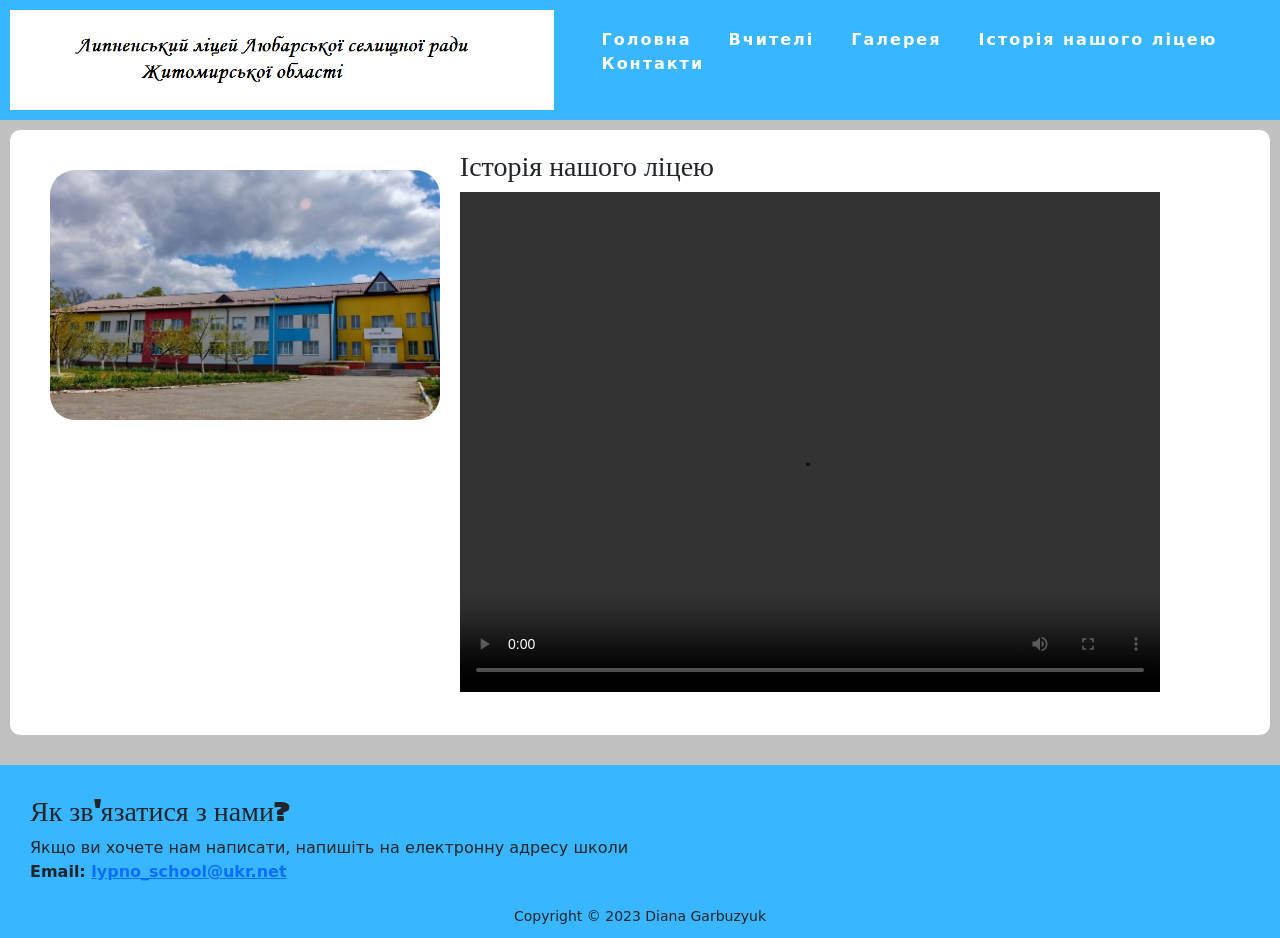
==== about.html @ ad18766f "Add files via upload" ====
<!DOCTYPE html>
<html lang="en">
<head>
   <link rel="icon" href="favicon.ico" type="image/x-icon">
	<meta charset="UTF-8">
	<meta name="viewport" content="width=device-width, initial-scale=1.0">
	<link rel="stylesheet" href="style.css">
	<title>Sayt_litseyu</title>
<link href="https://cdn.jsdelivr.net/npm/bootstrap@5.3.0-alpha3/dist/css/bootstrap.min.css" rel="stylesheet" integrity="sha384-KK94CHFLLe+nY2dmCWGMq91rCGa5gtU4mk92HdvYe+M/SXH301p5ILy+dN9+nJOZ" crossorigin="anonymous">
<script src="https://cdn.jsdelivr.net/npm/bootstrap@5.3.0-alpha3/dist/js/bootstrap.bundle.min.js" integrity="sha384-ENjdO4Dr2bkBIFxQpeoTz1HIcje39Wm4jDKdf19U8gI4ddQ3GYNS7NTKfAdVQSZe" crossorigin="anonymous"></script>

</head>
<body>
<!-- blok header -->
<header>  
<nav class="top-menu">
<a class="navbar-logo" href=""><img src="logo.png"></a>
 <ul class="menu-main">
    <li><a href="index.html">Головна</a></li>
    <li><a href="teachers.html">Вчителі</a></li>
    <li><a href="gallery.html">Галерея</a></li>
    <li><a href="about.html">Історія нашого ліцею</a></li>
    <li><a href="contact.html">Контакти</a></li>
  </ul>
</nav>
</header>
<!-- end blok header -->



<!-- blok main -->
<main>
  <div>
    
    <!-- post 3 -->
    <div class="post">
      <img height="250" src="2-slider.jpg" alt="Card image cap">
      <div>
        <h3>Історія нашого ліцею</h3>
       <p>
         
          <video src="history.mp4" width="700" height="500" controls="controls"></video> 
            
                      
        </p>
     
       
      </div>
    </div>
    <!-- end post 3 -->
  </div>
</main>



<!-- blok footer -->
<footer>
  <div>
    <div>
      
        <div class="footer-column">
          <h3>Як зв'язатися з нами?</h3>
          <p>
            Якщо ви хочете нам написати, напишіть на електронну адресу школи
            <br><strong>Email: <a href="#">lypno_school@ukr.net</a></strong>
          </p>
        </div>
      </div>
    </div>
    <center>
      <small>Copyright &copy; 2023 Diana Garbuzyuk</small>
    </center>
  </div>
</footer>




<script src="https://cdn.jsdelivr.net/npm/@popperjs/core@2.11.7/dist/umd/popper.min.js" integrity="sha384-zYPOMqeu1DAVkHiLqWBUTcbYfZ8osu1Nd6Z89ify25QV9guujx43ITvfi12/QExE" crossorigin="anonymous"></script>
<script src="https://cdn.jsdelivr.net/npm/bootstrap@5.3.0-alpha3/dist/js/bootstrap.min.js" integrity="sha384-Y4oOpwW3duJdCWv5ly8SCFYWqFDsfob/3GkgExXKV4idmbt98QcxXYs9UoXAB7BZ" crossorigin="anonymous"></script>
</body>
</html>
---- style.css ----
﻿
@import url('https://fonts.googleapis.com/css2?family=Sigmar&display=swap');
header, footer {
  background-color: #38b6ff;
  padding: 10px;
}

.footer-columns {
  display: flex;
}

.footer-column {
  flex: 50%;
  margin: 20px;
}
main {
  padding: 10px;
  background-color: silver;
}

.post {
  background-color: white;
  padding: 20px;
  border-radius: 10px;
  margin-bottom: 20px;
  display: flex;
}

.post img {
  margin: 20px;
  border-radius: 25px;
}

 /** blok for menu **/  
.top-menu{
  display: flex;
  align-items: center;
  justify-content: space-between;
  
}
.top-menu img{
  height: 100px;
}

li {
  display: inline-block;
}

li a {
  color: white;
  text-align: center;
  padding: 14px 16px;
  text-decoration: none;
  font-weight: bold;
  letter-spacing: 2px;
}

li a:hover {
  background-color: #316fe0;
}

/** for slider **/
#carouselExampleIndicators img{
  height: 600px;
}
.carousel{
width: 80%;
margin: 15px;
position: absolute;
left: 56%;
margin-left: -45%; /** ширина поділити на 2  **/
}
.myslider{
  background-color: #C3C3C3;
  padding: 15px;
}

h3{
  font-family: 'Sigmar', cursive;
}

.post1 h3{
  text-align: center;
}
.post1 iframe{
  margin: 15px;
}
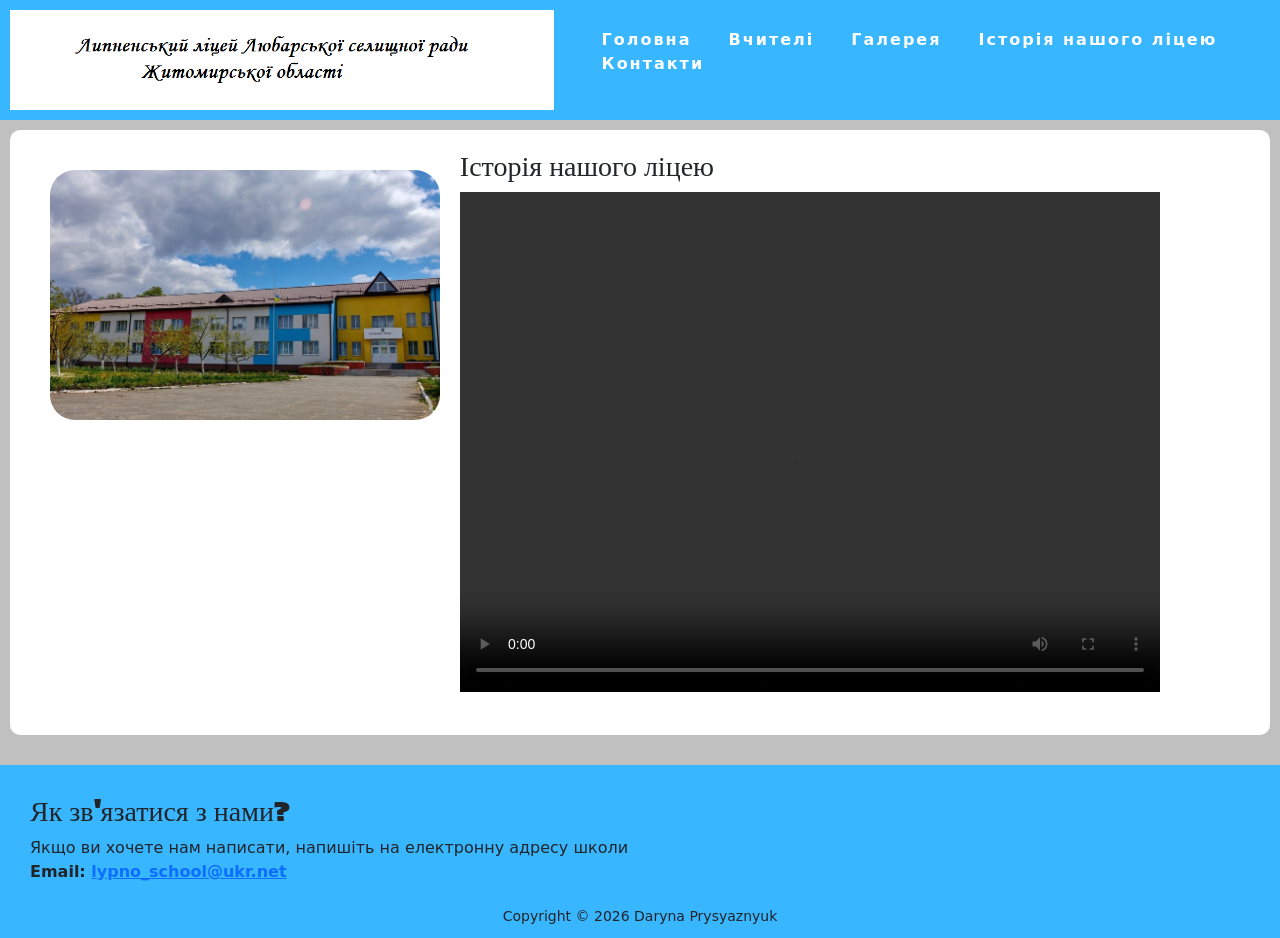
==== commit dc509d8d: "about.html" ====
--- a/about.html
+++ b/about.html
@@ -68,7 +68,7 @@
       </div>
     </div>
     <center>
-      <small>Copyright &copy; 2023 Diana Garbuzyuk</small>
+      <small>Copyright &copy; 2026 Daryna Prysyaznyuk</small>
     </center>
   </div>
 </footer>
@@ -79,4 +79,4 @@
 <script src="https://cdn.jsdelivr.net/npm/@popperjs/core@2.11.7/dist/umd/popper.min.js" integrity="sha384-zYPOMqeu1DAVkHiLqWBUTcbYfZ8osu1Nd6Z89ify25QV9guujx43ITvfi12/QExE" crossorigin="anonymous"></script>
 <script src="https://cdn.jsdelivr.net/npm/bootstrap@5.3.0-alpha3/dist/js/bootstrap.min.js" integrity="sha384-Y4oOpwW3duJdCWv5ly8SCFYWqFDsfob/3GkgExXKV4idmbt98QcxXYs9UoXAB7BZ" crossorigin="anonymous"></script>
 </body>
-</html>+</html>
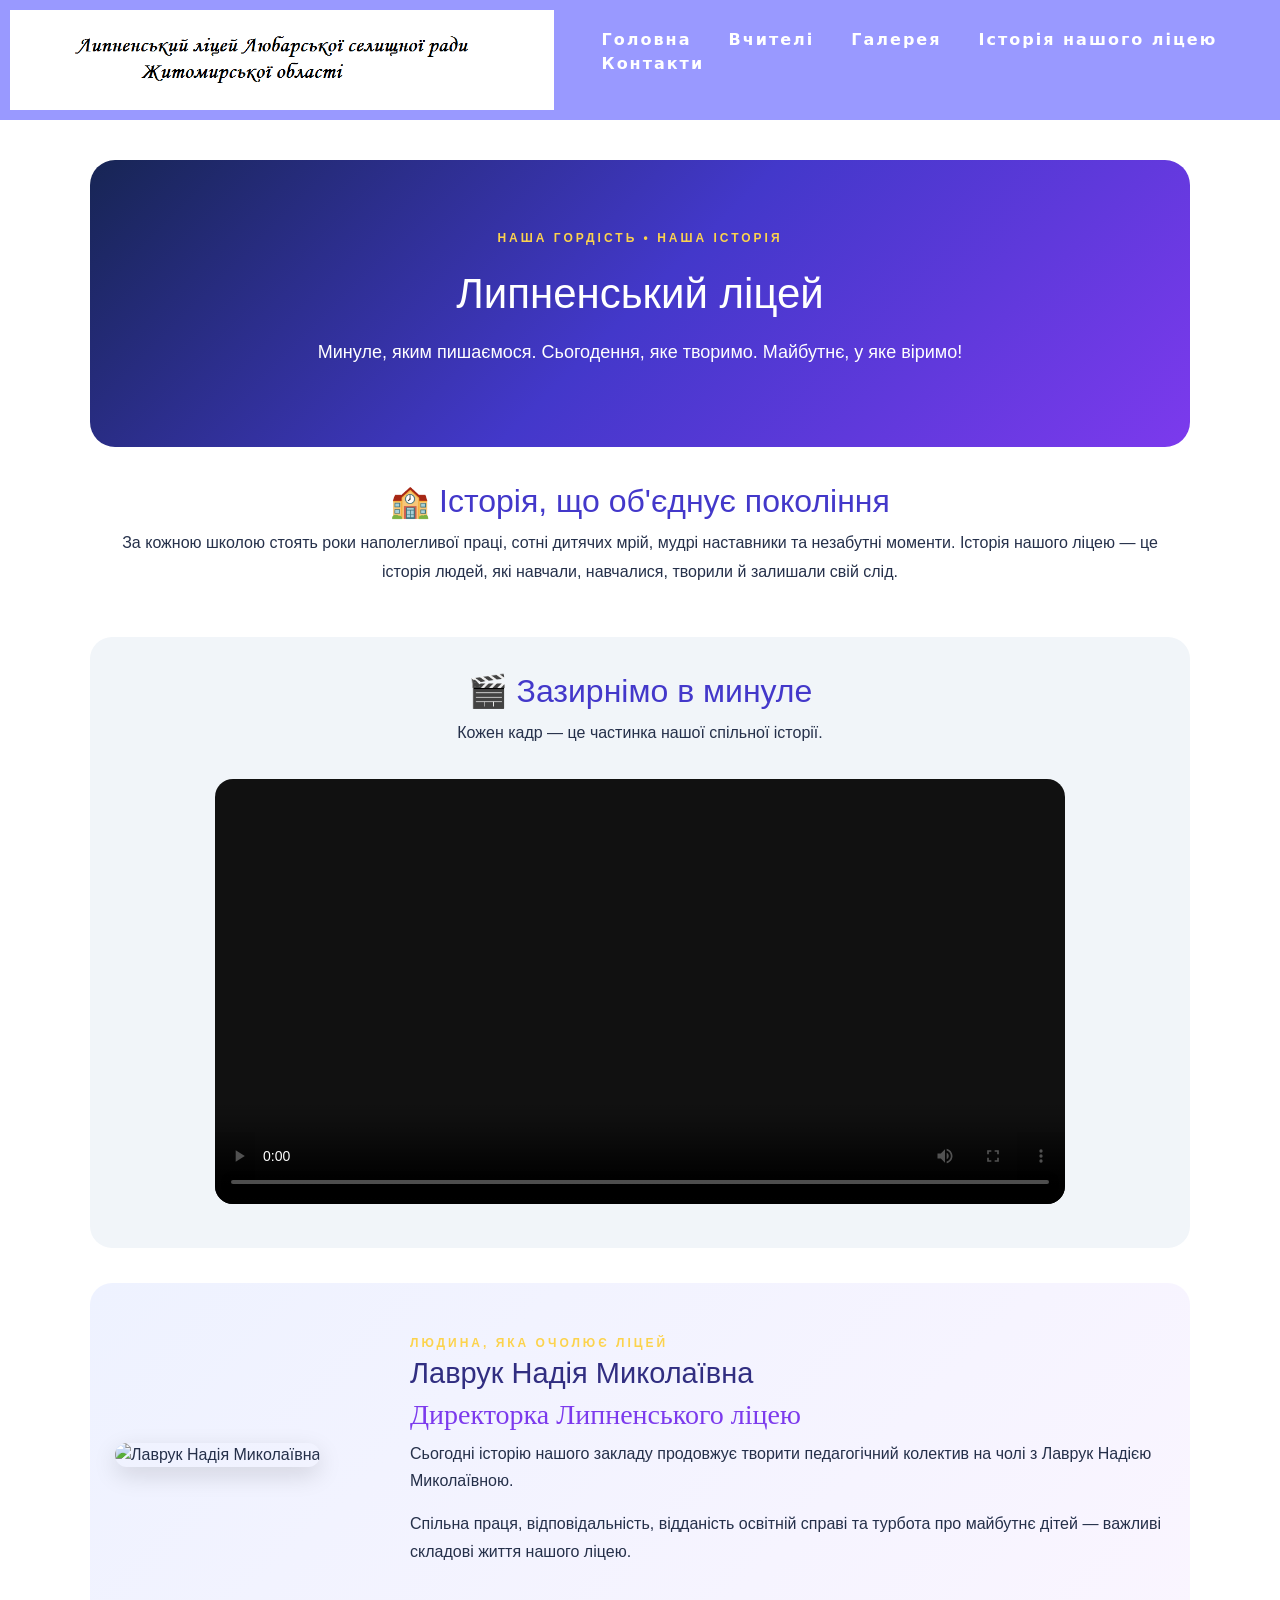
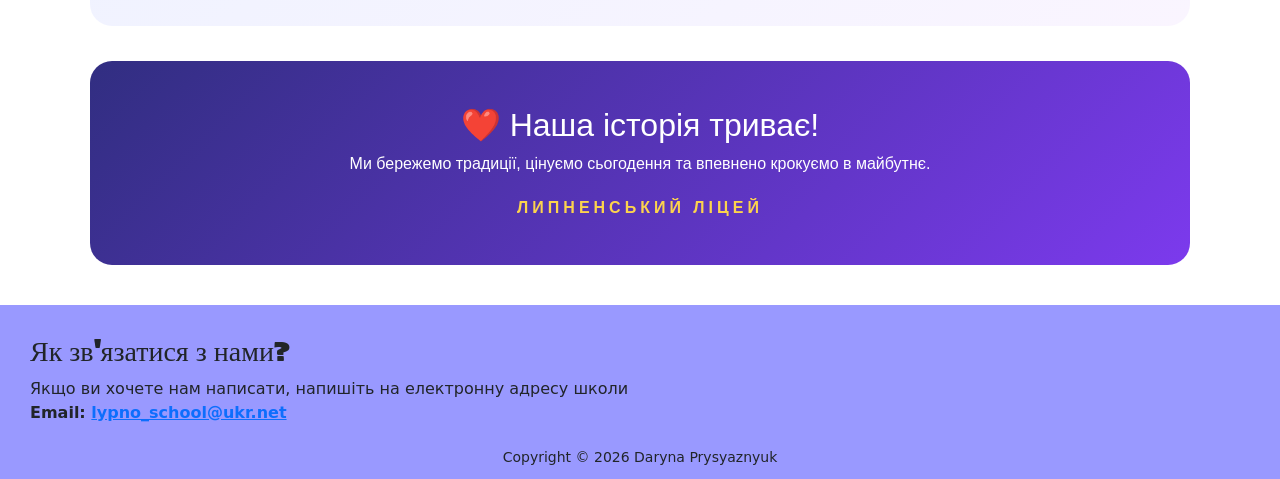
==== commit 08677fda: "about.html" ====
--- a/about.html
+++ b/about.html
@@ -28,28 +28,201 @@
 
 
 
-<!-- blok main -->
-<main>
-  <div>
-    
-    <!-- post 3 -->
-    <div class="post">
-      <img height="250" src="2-slider.jpg" alt="Card image cap">
-      <div>
-        <h3>Історія нашого ліцею</h3>
-       <p>
+<section class="history-section">
+
+  <div class="history-header">
+    <span class="history-label">НАША ГОРДІСТЬ • НАША ІСТОРІЯ</span>
+    <h1>Липненський ліцей</h1>
+    <p>Минуле, яким пишаємося. Сьогодення, яке творимо. Майбутнє, у яке віримо!</p>
+  </div>
+
+  <div class="history-intro">
+    <h2>🏫 Історія, що об'єднує покоління</h2>
+    <p>
+      За кожною школою стоять роки наполегливої праці,
+      сотні дитячих мрій, мудрі наставники та незабутні
+      моменти. Історія нашого ліцею — це історія людей,
+      які навчали, навчалися, творили й залишали свій слід.
+    </p>
+  </div>
+
+  <div class="history-video">
+    <h2>🎬 Зазирнімо в минуле</h2>
+    <p>Кожен кадр — це частинка нашої спільної історії.</p>
+
+    <!-- ВСТАВ СЮДИ ПОСИЛАННЯ НА ВІДЕО -->
+    <video controls poster="history-cover.jpg">
+ 
+      <source src="history.mp4" type="video/mp4">
+      Ваш браузер не підтримує відео.
+    </video>
+  </div>
+
+  <div class="director-section">
+    <div class="director-photo">
+      <!-- ЗАМІНИ director.jpg НА НАЗВУ СВОГО ФОТО -->
+      <img src="director.jpg" alt="Лаврук Надія Миколаївна">
+    </div>
+
+    <div class="director-info">
+      <span class="director-label">ЛЮДИНА, ЯКА ОЧОЛЮЄ ЛІЦЕЙ</span>
+      <h2>Лаврук Надія Миколаївна</h2>
+      <h3>Директорка Липненського ліцею</h3>
+      <p>
+        Сьогодні історію нашого закладу продовжує
+        творити педагогічний колектив на чолі з
+        Лаврук Надією Миколаївною.
+      </p>
+      <p>
+        Спільна праця, відповідальність, відданість
+        освітній справі та турбота про майбутнє дітей —
+        важливі складові життя нашого ліцею.
+      </p>
+    </div>
+  </div>
+
+  <div class="history-footer">
+    <h2>❤️ Наша історія триває!</h2>
+    <p>
+      Ми бережемо традиції, цінуємо сьогодення
+      та впевнено крокуємо в майбутнє.
+    </p>
+    <span>ЛИПНЕНСЬКИЙ ЛІЦЕЙ</span>
+  </div>
+
+</section>
+
+<style>
+.history-section {
+  max-width: 1100px;
+  margin: 40px auto;
+  font-family: Arial, sans-serif;
+  color: #25304a;
+  overflow: hidden;
+}
+
+.history-header {
+  text-align: center;
+  padding: 65px 20px;
+  color: white;
+  border-radius: 25px;
+  background: linear-gradient(135deg,#172554,#4338ca,#7c3aed);
+}
+
+.history-label, .director-label {
+  letter-spacing: 3px;
+  font-size: 12px;
+  color: #fcd34d;
+  font-weight: bold;
+}
+
+.history-header h1 {
+  font-size: 42px;
+  margin: 20px 0;
+}
+
+.history-header p {
+  font-size: 18px;
+}
+
+.history-intro, .history-video {
+  text-align: center;
+  padding: 35px 20px;
+  line-height: 1.8;
+}
+
+.history-intro h2, .history-video h2 {
+  color: #4338ca;
+}
+
+.history-video {
+  background: #f1f5f9;
+  border-radius: 22px;
+}
+
+.history-video video {
+  width: 100%;
+  max-width: 850px;
+  border-radius: 18px;
+  margin-top: 15px;
+  background: #111;
+}
+
+.director-section {
+  display: flex;
+  align-items: center;
+  gap: 35px;
+  padding: 45px 25px;
+  margin: 35px 0;
+  border-radius: 22px;
+  background: linear-gradient(135deg,#eef2ff,#faf5ff);
+}
+
+.director-photo {
+  flex: 0 0 260px;
+}
+
+.director-photo img {
+  width: 100%;
+  border-radius: 20px;
+  box-shadow: 0 8px 25px #0002;
+}
+
+.director-info {
+  flex: 1;
+  line-height: 1.7;
+}
+
+.director-info h2 {
+  color: #312e81;
+  font-size: 29px;
+}
+
+.director-info h3 {
+  color: #7c3aed;
+}
+
+.history-footer {
+  text-align: center;
+  padding: 45px 20px;
+  color: white;
+  border-radius: 22px;
+  background: linear-gradient(135deg,#312e81,#7c3aed);
+}
+
+.history-footer span {
+  display: block;
+  margin-top: 20px;
+  color: #fcd34d;
+  letter-spacing: 4px;
+  font-weight: bold;
+}
+
+@media(max-width:700px) {
+  .director-section {
+    flex-direction: column;
+    text-align: center;
+  }
+
+  .director-photo {
+    flex: auto;
+    max-width: 260px;
+  }
+
+  .history-header h1 {
+    font-size: 30px;
+  }
+}
+</style>
+
+
+	
+
          
-          <video src="history.mp4" width="700" height="500" controls="controls"></video> 
+     
             
                       
-        </p>
-     
        
-      </div>
-    </div>
-    <!-- end post 3 -->
-  </div>
-</main>
 
 
 
--- a/style.css
+++ b/style.css
@@ -1,7 +1,7 @@
 ﻿
 @import url('https://fonts.googleapis.com/css2?family=Sigmar&display=swap');
 header, footer {
-  background-color: #38b6ff;
+  background-color: #9999FF;
   padding: 10px;
 }
 
@@ -15,11 +15,11 @@
 }
 main {
   padding: 10px;
-  background-color: silver;
+  background-color: #CCCCFF;
 }
 
 .post {
-  background-color: white;
+  background-color: #FFFFFF;
   padding: 20px;
   border-radius: 10px;
   margin-bottom: 20px;
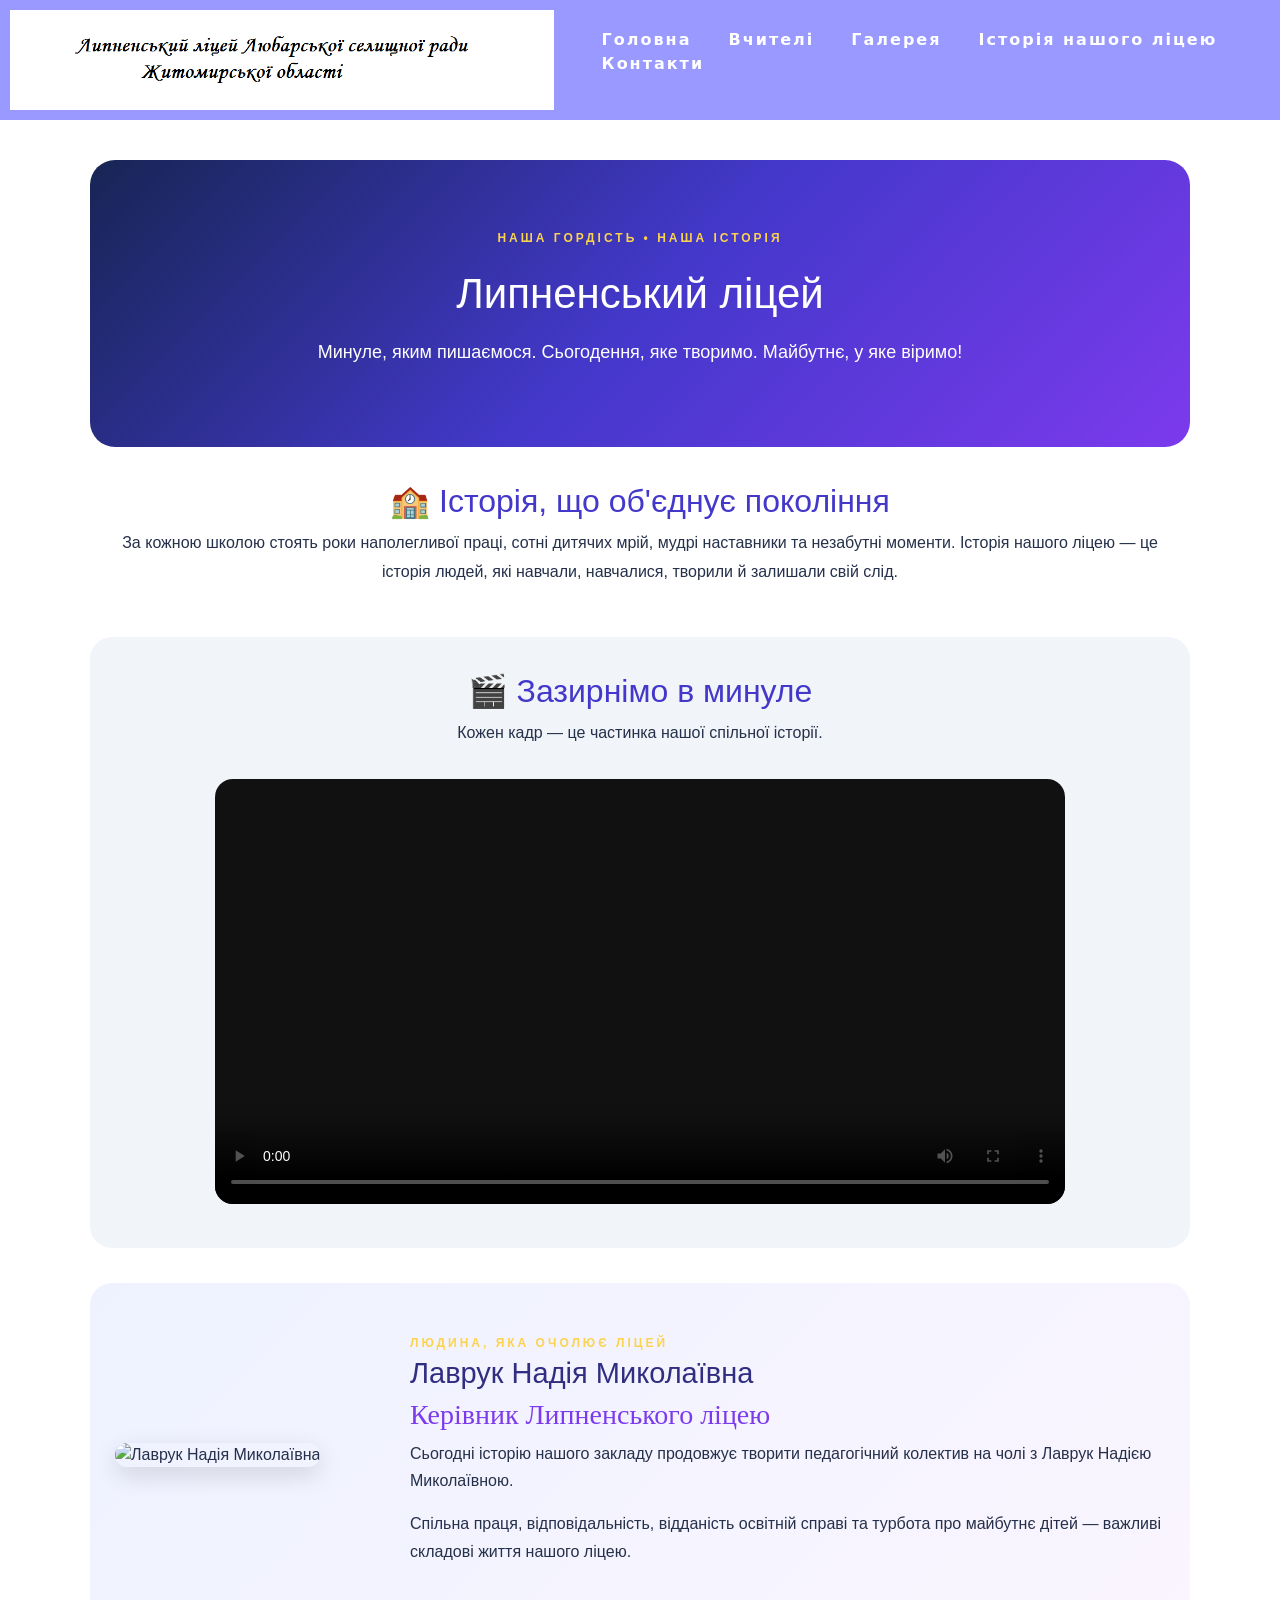
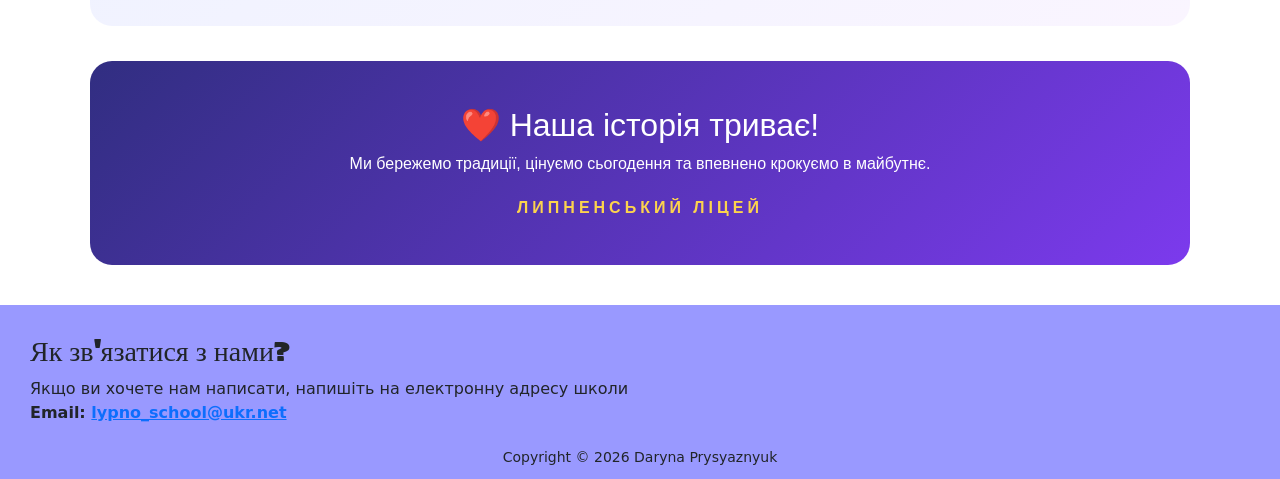
==== commit 0fa11014: "about.html" ====
--- a/about.html
+++ b/about.html
@@ -61,13 +61,13 @@
   <div class="director-section">
     <div class="director-photo">
       <!-- ЗАМІНИ director.jpg НА НАЗВУ СВОГО ФОТО -->
-      <img src="director.jpg" alt="Лаврук Надія Миколаївна">
+      <img src="der.jpg" alt="Лаврук Надія Миколаївна">
     </div>
 
     <div class="director-info">
       <span class="director-label">ЛЮДИНА, ЯКА ОЧОЛЮЄ ЛІЦЕЙ</span>
       <h2>Лаврук Надія Миколаївна</h2>
-      <h3>Директорка Липненського ліцею</h3>
+      <h3>Керівник Липненського ліцею</h3>
       <p>
         Сьогодні історію нашого закладу продовжує
         творити педагогічний колектив на чолі з
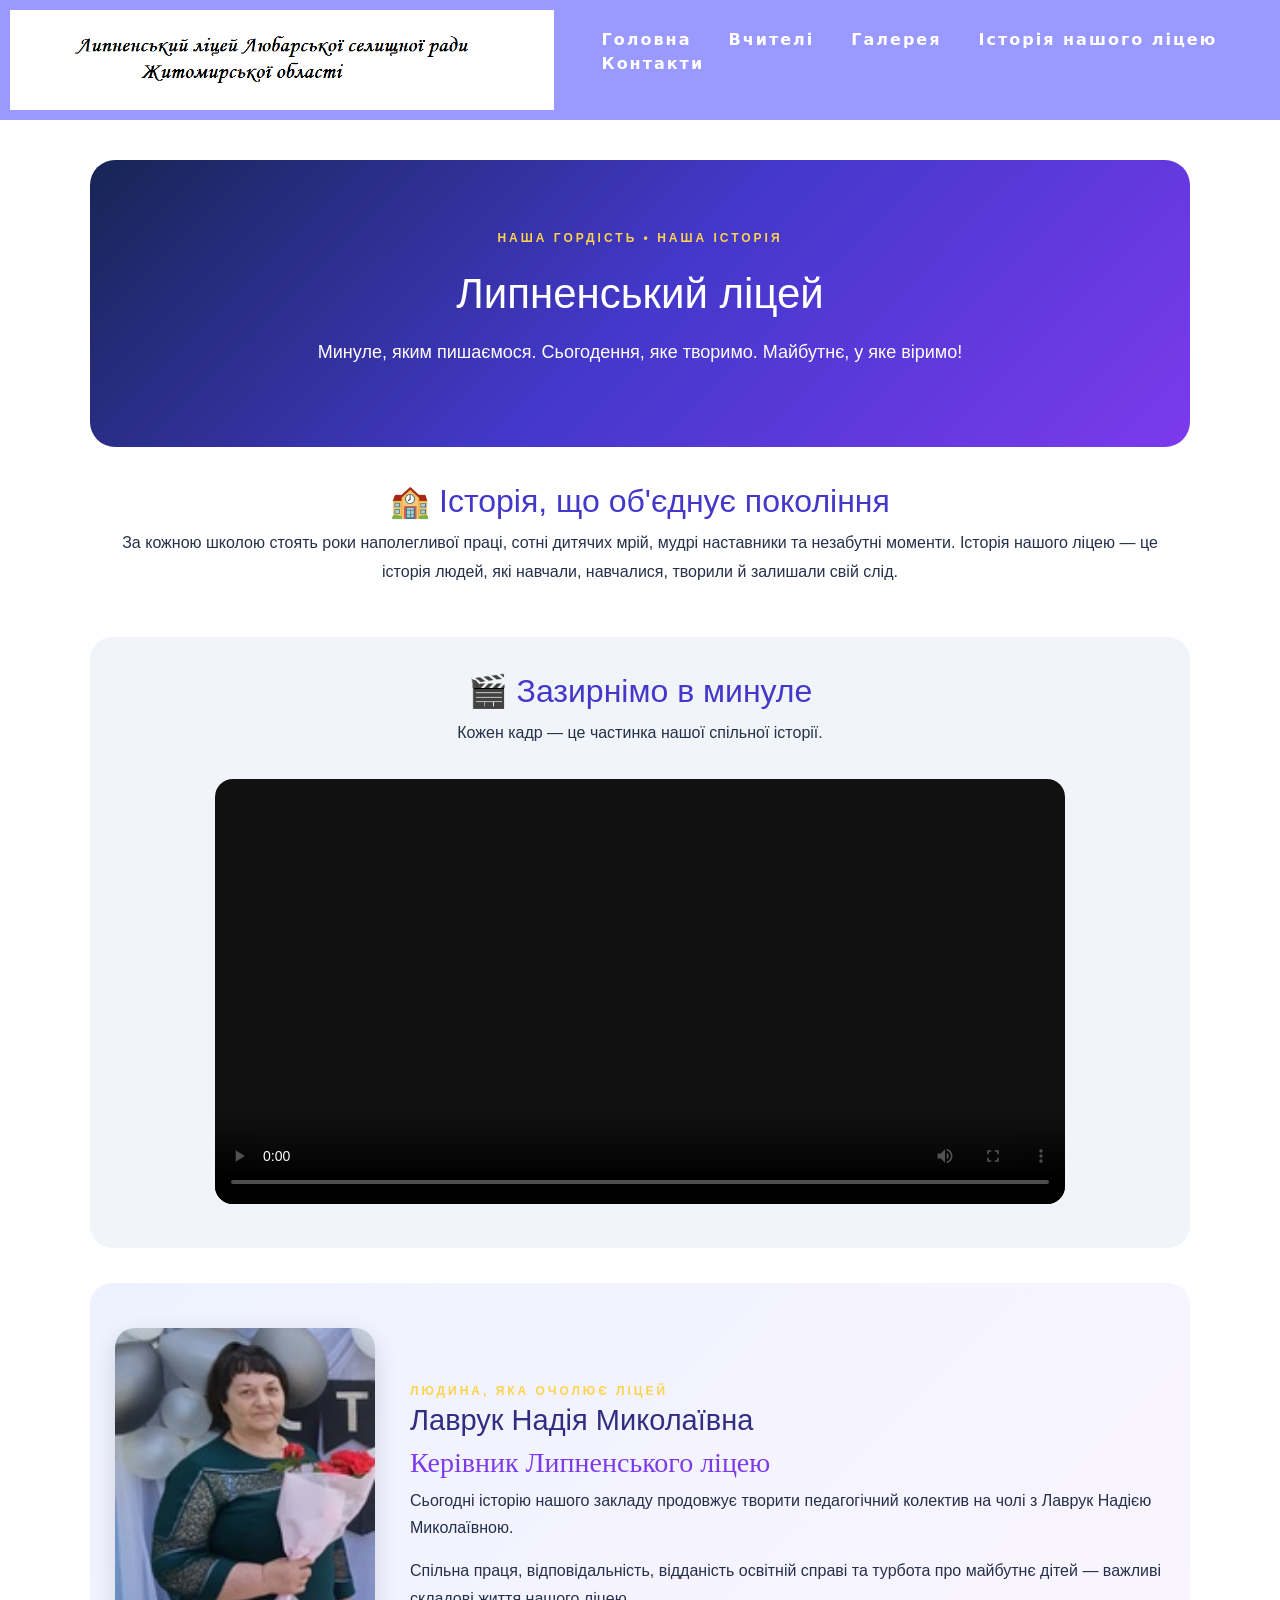
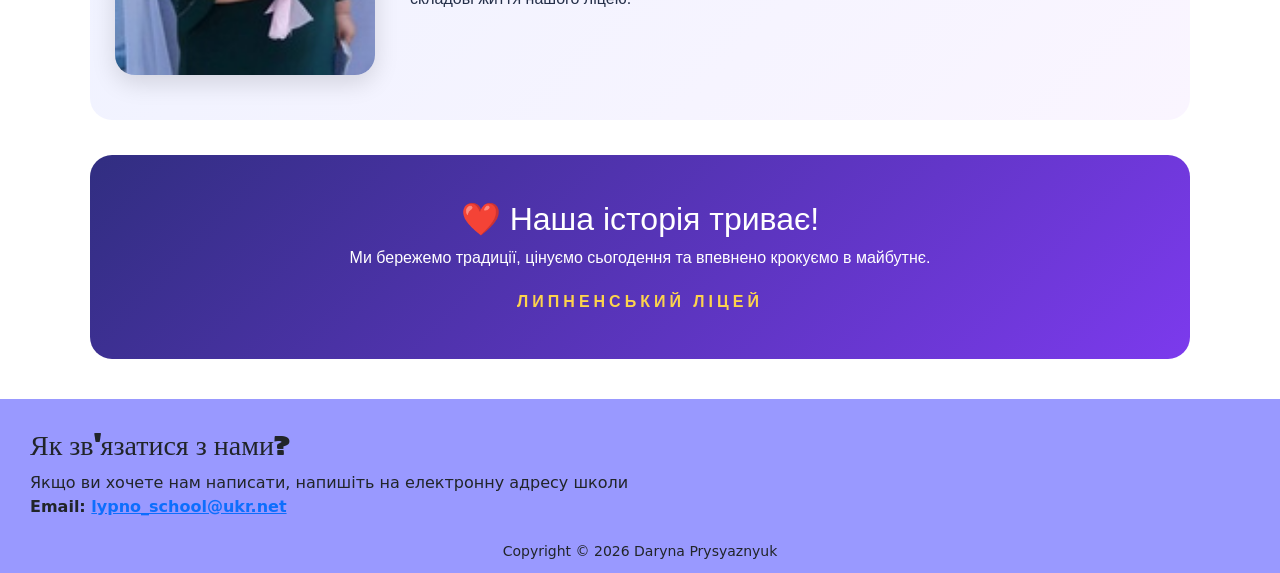
==== commit 6af4eb7c: "about.html" ====
--- a/about.html
+++ b/about.html
@@ -50,7 +50,7 @@
     <h2>🎬 Зазирнімо в минуле</h2>
     <p>Кожен кадр — це частинка нашої спільної історії.</p>
 
-    <!-- ВСТАВ СЮДИ ПОСИЛАННЯ НА ВІДЕО -->
+   
     <video controls poster="history-cover.jpg">
  
       <source src="history.mp4" type="video/mp4">
@@ -60,7 +60,7 @@
 
   <div class="director-section">
     <div class="director-photo">
-      <!-- ЗАМІНИ director.jpg НА НАЗВУ СВОГО ФОТО -->
+      
       <img src="der.jpg" alt="Лаврук Надія Миколаївна">
     </div>
 
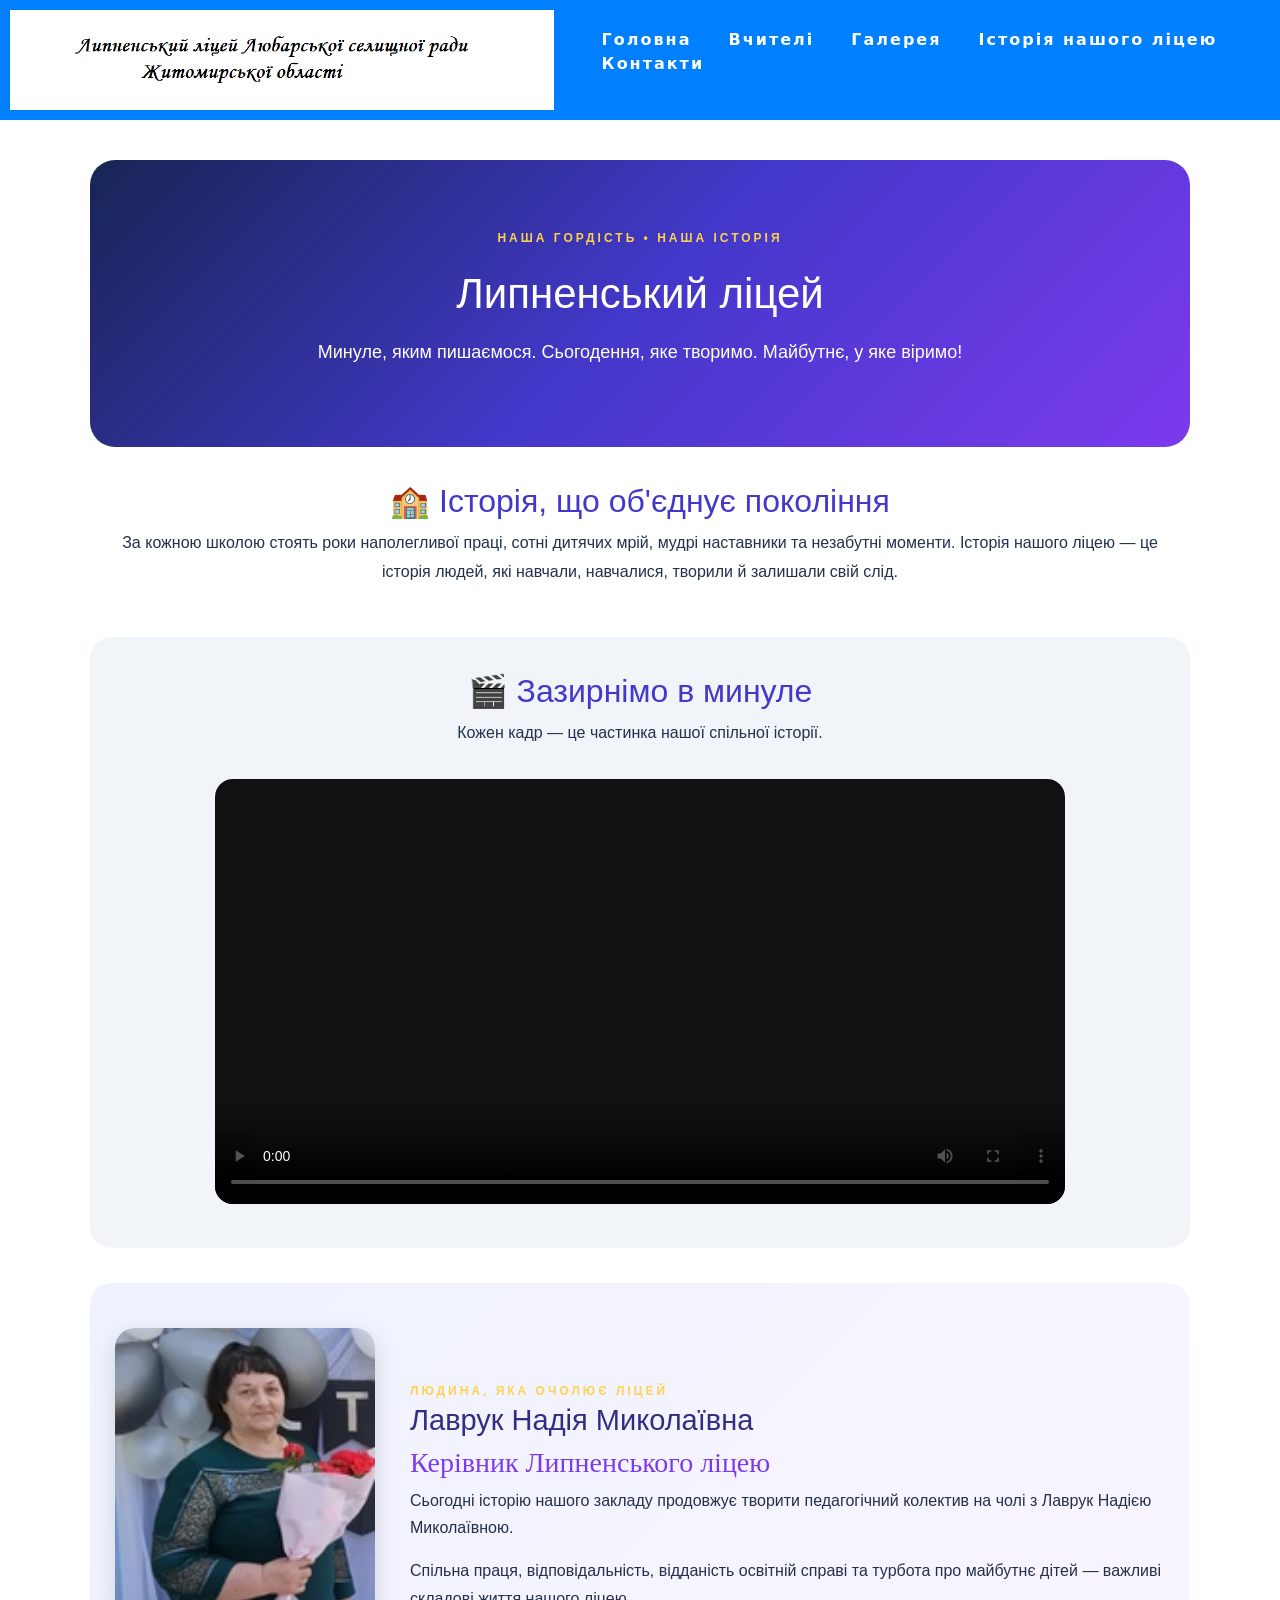
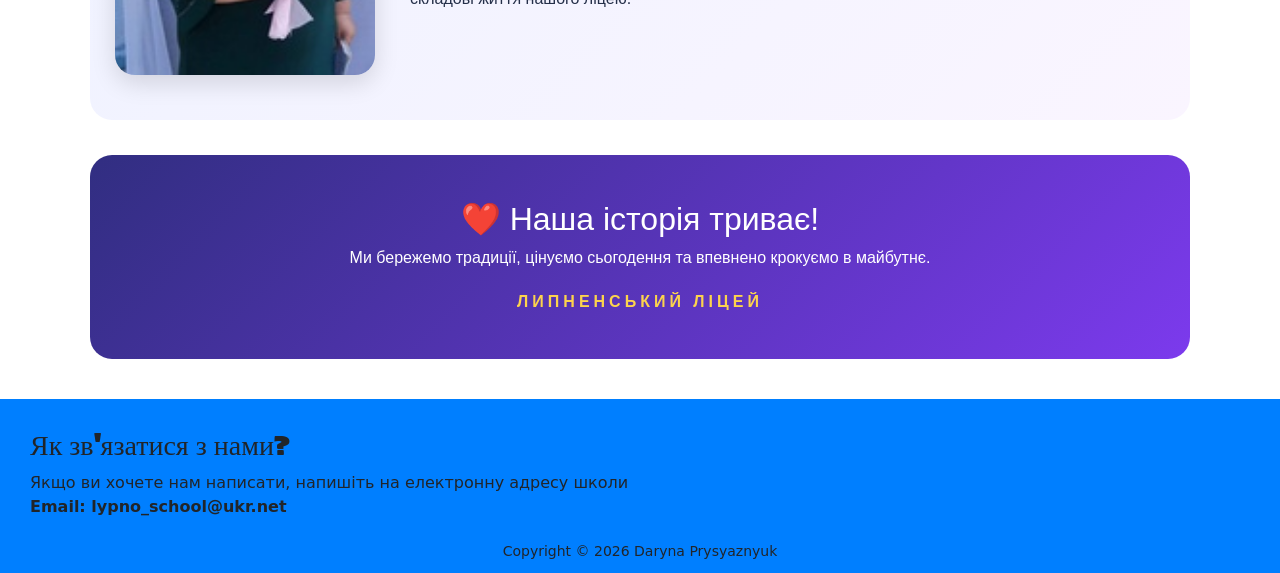
==== commit 46534e58: "Fix HTML structure and formatting in about.html" ====
--- a/about.html
+++ b/about.html
@@ -235,7 +235,7 @@
           <h3>Як зв'язатися з нами?</h3>
           <p>
             Якщо ви хочете нам написати, напишіть на електронну адресу школи
-            <br><strong>Email: <a href="#">lypno_school@ukr.net</a></strong>
+            <br><strong>Email: lypno_school@ukr.net</strong>
           </p>
         </div>
       </div>
--- a/style.css
+++ b/style.css
@@ -1,7 +1,7 @@
 ﻿
 @import url('https://fonts.googleapis.com/css2?family=Sigmar&display=swap');
 header, footer {
-  background-color: #9999FF;
+  background-color: #007FFF;
   padding: 10px;
 }
 
